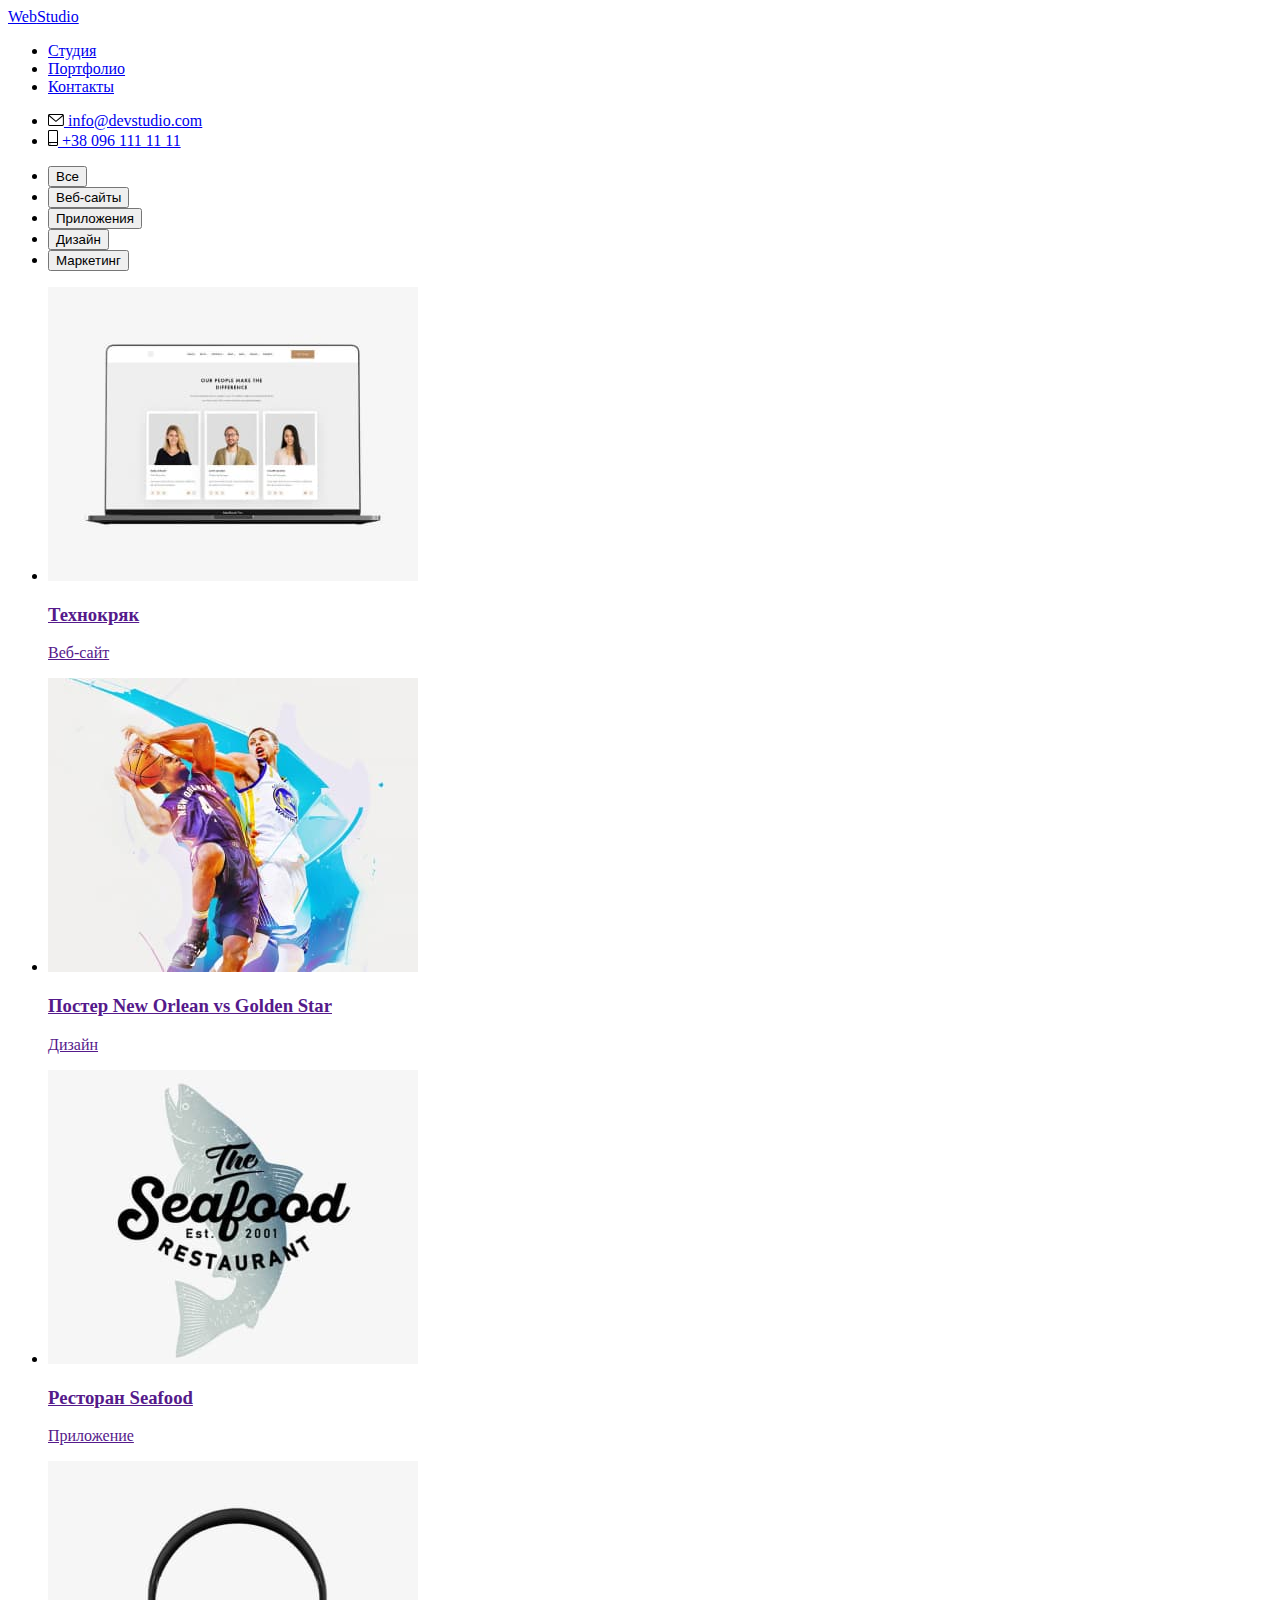
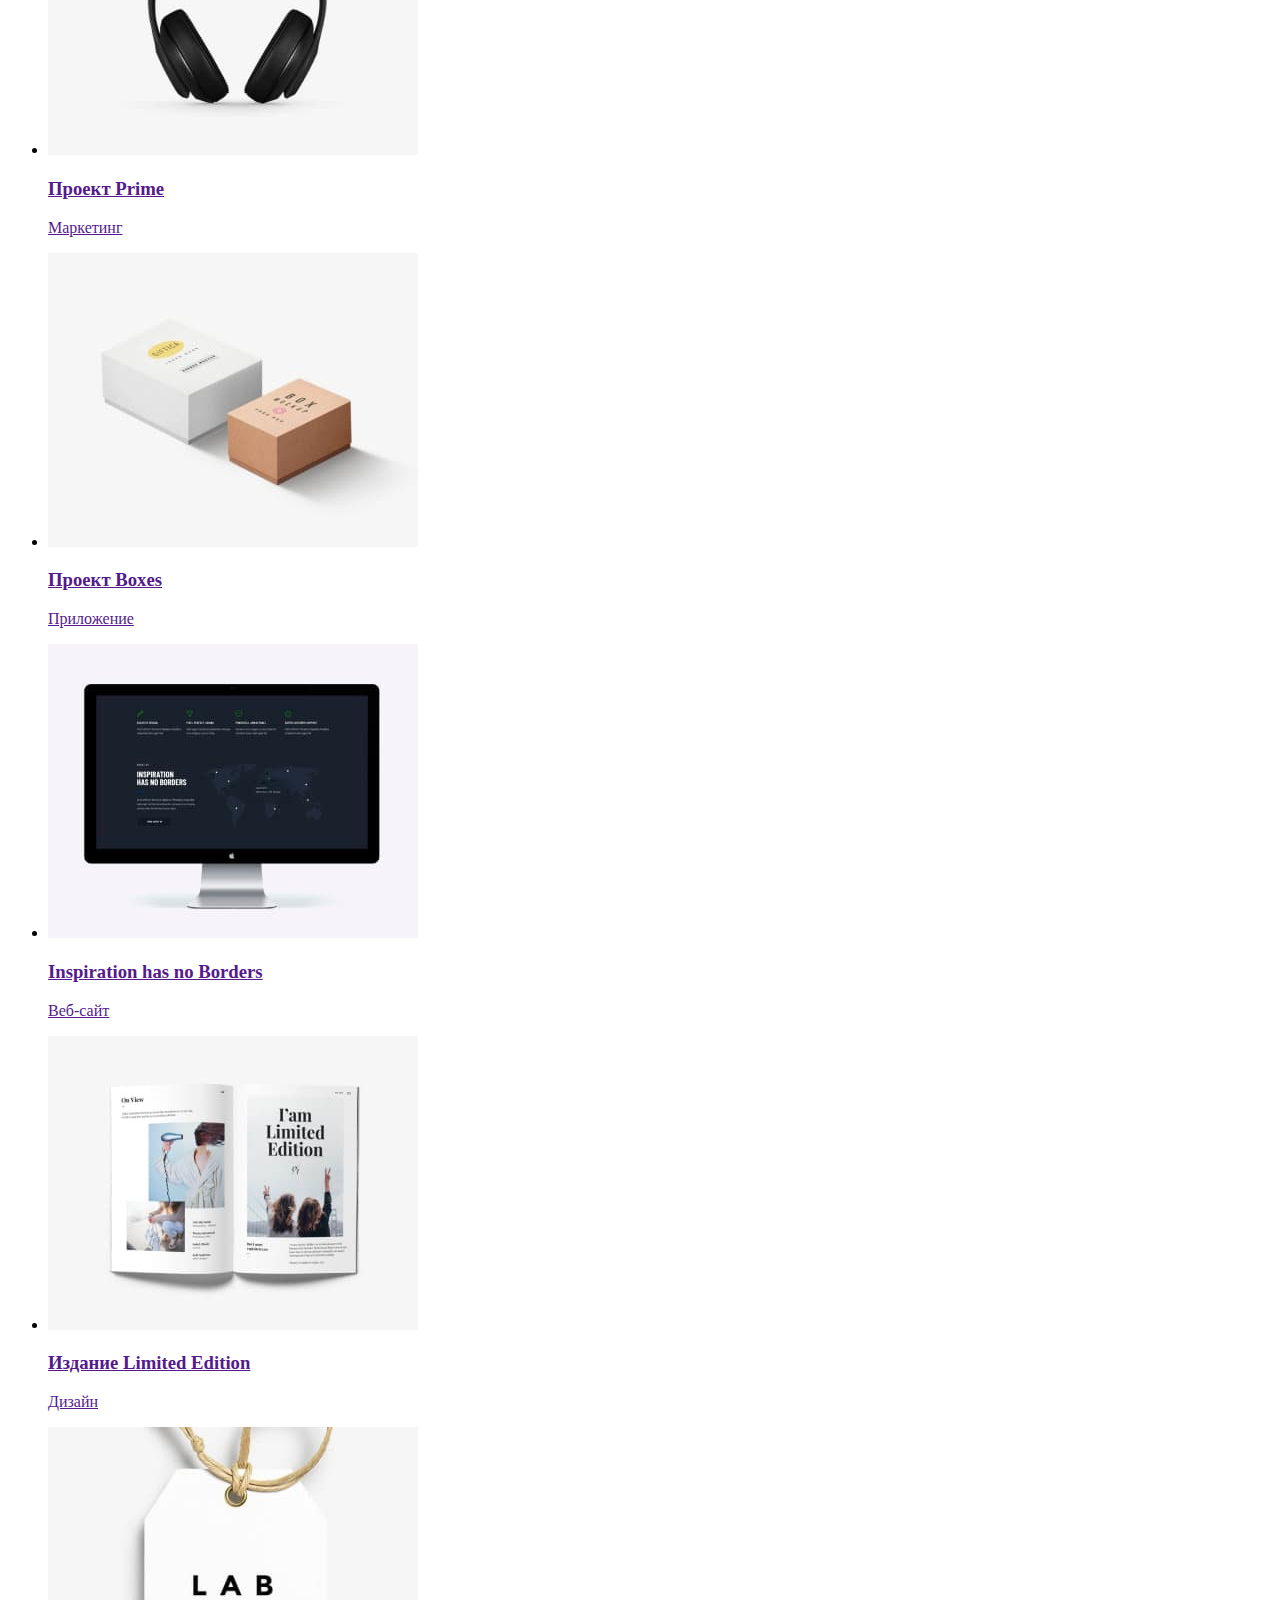
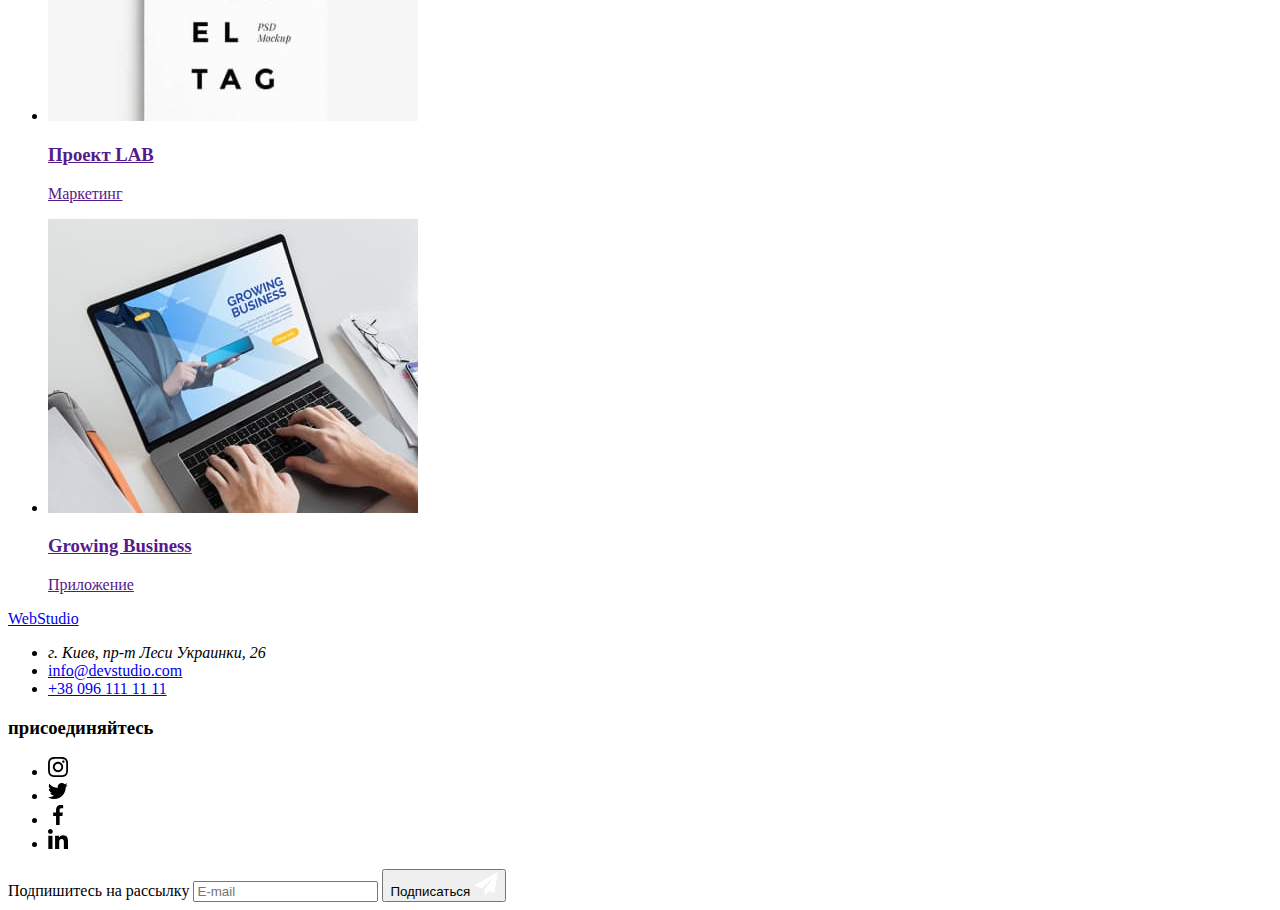
==== portfolio.html @ bf480f6b "Start" ====
<!DOCTYPE html>
<html lang="en">

<head>
    <meta charset="UTF-8">
    <meta http-equiv="X-UA-Compatible" content="IE=edge">
    <meta name="viewport" content="width=device-width, initial-scale=1.0">
    <link rel="preconnect" href="https://fonts.googleapis.com">
    <link rel="preconnect" href="https://fonts.gstatic.com" crossorigin>
    <link
        href="https://fonts.googleapis.com/css2?family=Raleway:wght@700&family=Roboto:wght@400;500;700;900&display=swap"
        rel="stylesheet">
    <title>portfolio</title>
    <link rel="stylesheet" href="https://cdnjs.cloudflare.com/ajax/libs/modern-normalize/1.1.0/modern-normalize.min.css"
        integrity="sha512-wpPYUAdjBVSE4KJnH1VR1HeZfpl1ub8YT/NKx4PuQ5NmX2tKuGu6U/JRp5y+Y8XG2tV+wKQpNHVUX03MfMFn9Q=="
        crossorigin="anonymous" referrerpolicy="no-referrer" />
    <link rel="stylesheet" href="./css/style.css">
</head>

<body>
    <header class="hero-heder">
        <div class="conteiner header list">
            <a href="./index.html" class="webstudio"><span class="web">Web</span>Studio</a>
            <nav>
                <ul class="nav-bar list">
                    <li class="nav-item"><a href="./index.html" class="nav-link">Студия</a></li>
                    <li class="nav-item"><a href="./portfolio.html" class="nav-link active-page">Портфолио</a></li>
                    <li class="nav-item"><a href="#" class="nav-link">Контакты</a></li>
                </ul>
            </nav>
            <ul class="contacts-bar list">
                <li class="contacts-item heder-img">
                    <a href="mailto:info@devstudio.com" class="contacts mailto">
                        <svg width=16px height=12px class="tel-mail">
                            <use href="./images/icons.svg#icon-mail-to"> </use>
                        </svg>
                        info@devstudio.com</a>
                </li>
                <li class="contacts-item heder-img">
                    <a href="tel:+380961111111" class="contacts tel">
                        <svg width=10px height=16px class="tel-mail">
                            <use href="./images/icons.svg#icon-tel"> </use>
                        </svg>
                        +38 096 111 11 11</a>
                </li>
            </ul>
        </div>
    </header>
    <main>
        <section class="portfolio-box">
            <div class="conteiner">
                <ul class="maine-buttom-box list">
                    <li class="maine-button-box"><button type="button" class="maine-button">Все</button>
                    </li>
                    <li class="maine-button-box"><button type="button" class="maine-button">Веб-сайты</button>
                    </li>
                    <li class="maine-button-box"><button type="button" class="maine-button">Приложения</button>
                    </li>
                    <li class="maine-button-box"><button type="button" class="maine-button">Дизайн</button>
                    </li>
                    <li class="maine-button-box"><button type="button" class="maine-button">Маркетинг</button>
                    </li>
                </ul>
                <ul class="cards-box list">
                    <li class="card-bg">
                        <a href="" class="card">
                            <div class="product">
                                <img src="./images/card-1.jpg" class="img-card" alt="Веб-сайт" width="370">
                            </div>
                            <div class="tablet-cards-box">
                                <h3 class="title-card">Технокряк</h3>
                                <p class="card-description list">Веб-сайт</p>
                            </div>
                        </a>
                    </li>
                    <li class="card-bg"><a href="" class="card">
                            <div class="product">
                                <img src="./images/card-2.jpg" class="img-card" alt="Веб-сайт" width="370">
                            </div>
                            <div class="tablet-cards-box">
                                <h3 class="title-card">Постер New Orlean vs Golden Star</h3>
                                <p class="card-description list">Дизайн</p>
                            </div>
                        </a>
                    </li>
                    <li class="card-bg"><a href="" class="card">
                            <div class="product">
                                <img src="./images/card-3.jpg" class="img-card" alt="Веб-сайт" width="370">
                            </div>
                            <div class="tablet-cards-box">
                                <h3 class="title-card">Ресторан Seafood</h3>
                                <p class="card-description list">Приложение</p>
                            </div>
                        </a>
                    </li>
                    <li class="card-bg"><a href="" class="card">
                            <div class="product">
                                <img src="./images/card-4.jpg" class="img-card" alt="Веб-сайт" width="370">
                            </div>
                            <div class="tablet-cards-box">
                                <h3 class="title-card">Проект Prime</h3>
                                <p class="card-description list">Маркетинг</p>
                            </div>
                        </a>
                    </li>
                    <li class="card-bg"><a href="" class="card">
                            <div class="product">
                                <img src="./images/card-5.jpg" class="img-card" alt="Веб-сайт" width="370">
                            </div>
                            <div class="tablet-cards-box">
                                <h3 class="title-card">Проект Boxes</h3>
                                <p class="card-description list">Приложение</p>
                            </div>
                        </a>
                    </li>
                    <li class="card-bg"><a href="" class="card">
                            <div class="product">
                                <img src="./images/card-6.jpg" class="img-card" alt="Веб-сайт" width="370">
                            </div>
                            <div class="tablet-cards-box">
                                <h3 class="title-card">Inspiration has no Borders</h3>
                                <p class="card-description list">Веб-сайт</p>
                            </div>
                        </a>
                    </li>
                    <li class="card-bg"><a href="" class="card">
                            <div class="product">
                                <img src="./images/card-7.jpg" class="img-card" alt="Веб-сайт" width="370">
                            </div>
                            <div class="tablet-cards-box">
                                <h3 class="title-card">Издание Limited Edition</h3>
                                <p class="card-description list">Дизайн</p>
                            </div>
                        </a>
                    </li>
                    <li class="card-bg"><a href="" class="card">
                            <div class="product">
                                <img src="./images/card-8.jpg" class="img-card" alt="Веб-сайт" width="370">
                            </div>
                            <div class="tablet-cards-box">
                                <h3 class="title-card">Проект LAB</h3>
                                <p class="card-description list">Маркетинг</p>
                            </div>
                        </a>
                    </li>
                    <li class="card-bg"><a href="" class="card">
                            <div class="product">
                                <img src="./images/card-9.jpg" class="img-card" alt="Веб-сайт" width="370">
                            </div>
                            <div class="tablet-cards-box">
                                <h3 class="title-card list">Growing Business</h3>
                                <p class="card-description list">Приложение</p>
                            </div>
                        </a>
                    </li>
                </ul>
            </div>
        </section>
    </main>
    <footer class="footer">
        <div class="footer-box">
            <div class="footer-box-one">
                <a href="./index.html" class="webstudio-footer"><span class="web">Web</span>Studio</a>
                <ul class="list">
                    <li class="footer-list">
                        <address class="address">г. Киев, пр-т Леси Украинки, 26</address>
                    </li>
                    <li class="footer-list">
                        <a href="mailto:info@devstudio.com" class="contacts-footer">info@devstudio.com</a>
                    </li>
                    <li class="footer-list">
                        <a href="tel:+380961111111" class="contacts-footer">+38 096 111 11 11</a>
                    </li>
                </ul>
            </div>
            <div class="footer-box-two">
                <h3 class="box-two-hero">присоединяйтесь</h3>
                <ul class="footer-social list">
                    <li class="footer-social-li">
                        <a href="" class="footer-social-a">
                            <svg width=20px height=20px>
                                <use href="./images/icons.svg#icon-instagram-1"></use>
                            </svg>
                        </a>
                    </li>
                    <li class="footer-social-li">
                        <a href="" class="footer-social-a">
                            <svg width=20px height=20px>
                                <use href="./images/icons.svg#icon-twitter-2"></use>
                            </svg>
                        </a>
                    </li>
                    <li class="footer-social-li">
                        <a href="" class="footer-social-a">
                            <svg width=20px height=20px>
                                <use href="./images/icons.svg#icon-facebook-3"></use>
                            </svg>
                        </a>
                    </li>
                    <li class="footer-social-li">
                        <a href="" class="footer-social-a">
                            <svg width=20px height=20px>
                                <use href="./images/icons.svg#icon-linkedin-4"></use>
                            </svg>
                        </a>
                    </li>
                </ul>
            </div>
            <div class="footer-box-three">
                <label class="label-e-mail">
                    <span class="label-title">Подпишитесь на рассылку</span>
                    <input type="email" placeholder="E-mail" class="e-mail">
                </label>
                <button class="bottom-three" type="button">
                    <span class="name-botton">Подписаться</span>
                    <svg width=24px height=24px>
                        <use href="./images/icons.svg#icon-send"></use>
                    </svg>
                </button>
            </div>
        </div>
    </footer>
</body>

</html>
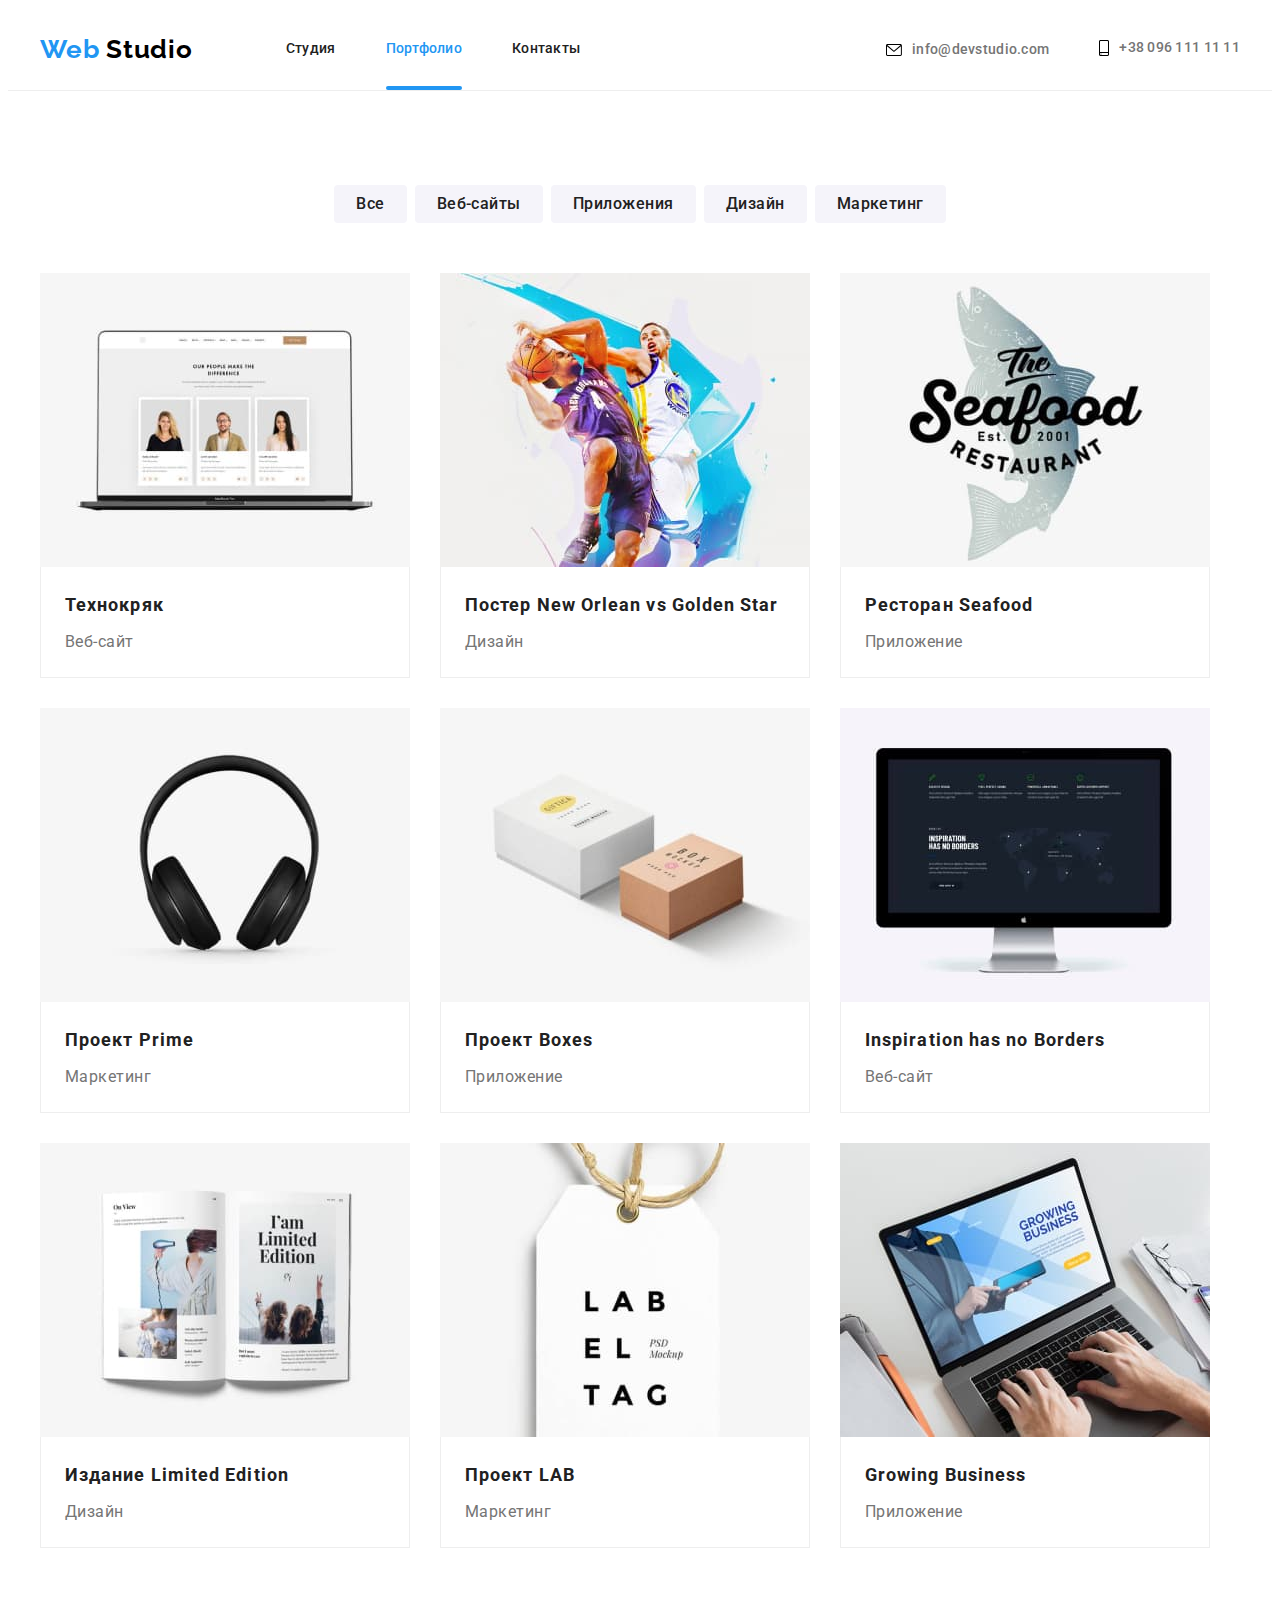
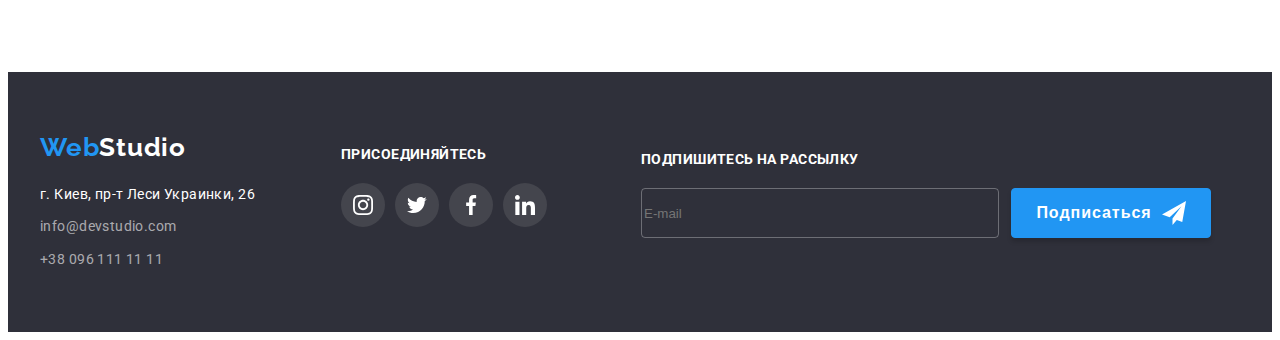
==== commit f5dbdd25: "Готово" ====
--- a/portfolio.html
+++ b/portfolio.html
@@ -14,142 +14,165 @@
     <link rel="stylesheet" href="https://cdnjs.cloudflare.com/ajax/libs/modern-normalize/1.1.0/modern-normalize.min.css"
         integrity="sha512-wpPYUAdjBVSE4KJnH1VR1HeZfpl1ub8YT/NKx4PuQ5NmX2tKuGu6U/JRp5y+Y8XG2tV+wKQpNHVUX03MfMFn9Q=="
         crossorigin="anonymous" referrerpolicy="no-referrer" />
-    <link rel="stylesheet" href="./css/style.css">
+    <link rel="stylesheet" href="./css/main.min.css">
 </head>
 
 <body>
-    <header class="hero-heder">
-        <div class="conteiner header list">
-            <a href="./index.html" class="webstudio"><span class="web">Web</span>Studio</a>
+    <header class="header">
+        <div class="conteiner header__conteiner">
+            <a href="./index.html" class="header__link-hero"><span class="header__span">Web</span> Studio</a>
             <nav>
-                <ul class="nav-bar list">
-                    <li class="nav-item"><a href="./index.html" class="nav-link">Студия</a></li>
-                    <li class="nav-item"><a href="./portfolio.html" class="nav-link active-page">Портфолио</a></li>
-                    <li class="nav-item"><a href="#" class="nav-link">Контакты</a></li>
+                <ul class="header__main">
+                    <li class="header__list">
+                        <a href="./index.html" class="header__link ">Студия</a>
+                    </li>
+                    <li class="header__list">
+                        <a href="./portfolio.html" class="header__link active-page">Портфолио</a>
+                    </li>
+                    <li class="header__list">
+                        <a href="" class="header__link">Контакты</a>
+                    </li>
                 </ul>
             </nav>
-            <ul class="contacts-bar list">
-                <li class="contacts-item heder-img">
-                    <a href="mailto:info@devstudio.com" class="contacts mailto">
-                        <svg width=16px height=12px class="tel-mail">
+            <ul class="header__contacts">
+                <li class="header__contacts-item">
+                    <a href="" class="header__contacts-link">
+                        <svg width=16px height=12px class="header__tel-mail">
                             <use href="./images/icons.svg#icon-mail-to"> </use>
                         </svg>
-                        info@devstudio.com</a>
+                        info@devstudio.com
+                    </a>
                 </li>
-                <li class="contacts-item heder-img">
-                    <a href="tel:+380961111111" class="contacts tel">
-                        <svg width=10px height=16px class="tel-mail">
+                <li class="header__contacts-item">
+                    <a href="" class="header__contacts-link">
+                        <svg width=10px height=16px class="header__tel-mail">
                             <use href="./images/icons.svg#icon-tel"> </use>
                         </svg>
-                        +38 096 111 11 11</a>
+                        +38 096 111 11 11
+                    </a>
                 </li>
             </ul>
         </div>
     </header>
+
     <main>
-        <section class="portfolio-box">
+        <section class="portfolio">
             <div class="conteiner">
-                <ul class="maine-buttom-box list">
-                    <li class="maine-button-box"><button type="button" class="maine-button">Все</button>
-                    </li>
-                    <li class="maine-button-box"><button type="button" class="maine-button">Веб-сайты</button>
-                    </li>
-                    <li class="maine-button-box"><button type="button" class="maine-button">Приложения</button>
-                    </li>
-                    <li class="maine-button-box"><button type="button" class="maine-button">Дизайн</button>
-                    </li>
-                    <li class="maine-button-box"><button type="button" class="maine-button">Маркетинг</button>
-                    </li>
-                </ul>
-                <ul class="cards-box list">
-                    <li class="card-bg">
-                        <a href="" class="card">
-                            <div class="product">
-                                <img src="./images/card-1.jpg" class="img-card" alt="Веб-сайт" width="370">
-                            </div>
-                            <div class="tablet-cards-box">
-                                <h3 class="title-card">Технокряк</h3>
-                                <p class="card-description list">Веб-сайт</p>
-                            </div>
-                        </a>
-                    </li>
-                    <li class="card-bg"><a href="" class="card">
-                            <div class="product">
-                                <img src="./images/card-2.jpg" class="img-card" alt="Веб-сайт" width="370">
-                            </div>
-                            <div class="tablet-cards-box">
-                                <h3 class="title-card">Постер New Orlean vs Golden Star</h3>
-                                <p class="card-description list">Дизайн</p>
-                            </div>
-                        </a>
-                    </li>
-                    <li class="card-bg"><a href="" class="card">
-                            <div class="product">
-                                <img src="./images/card-3.jpg" class="img-card" alt="Веб-сайт" width="370">
-                            </div>
-                            <div class="tablet-cards-box">
-                                <h3 class="title-card">Ресторан Seafood</h3>
-                                <p class="card-description list">Приложение</p>
-                            </div>
-                        </a>
-                    </li>
-                    <li class="card-bg"><a href="" class="card">
-                            <div class="product">
-                                <img src="./images/card-4.jpg" class="img-card" alt="Веб-сайт" width="370">
-                            </div>
-                            <div class="tablet-cards-box">
-                                <h3 class="title-card">Проект Prime</h3>
-                                <p class="card-description list">Маркетинг</p>
-                            </div>
-                        </a>
-                    </li>
-                    <li class="card-bg"><a href="" class="card">
-                            <div class="product">
-                                <img src="./images/card-5.jpg" class="img-card" alt="Веб-сайт" width="370">
-                            </div>
-                            <div class="tablet-cards-box">
-                                <h3 class="title-card">Проект Boxes</h3>
-                                <p class="card-description list">Приложение</p>
-                            </div>
-                        </a>
-                    </li>
-                    <li class="card-bg"><a href="" class="card">
-                            <div class="product">
-                                <img src="./images/card-6.jpg" class="img-card" alt="Веб-сайт" width="370">
-                            </div>
-                            <div class="tablet-cards-box">
-                                <h3 class="title-card">Inspiration has no Borders</h3>
-                                <p class="card-description list">Веб-сайт</p>
-                            </div>
-                        </a>
-                    </li>
-                    <li class="card-bg"><a href="" class="card">
-                            <div class="product">
-                                <img src="./images/card-7.jpg" class="img-card" alt="Веб-сайт" width="370">
-                            </div>
-                            <div class="tablet-cards-box">
-                                <h3 class="title-card">Издание Limited Edition</h3>
-                                <p class="card-description list">Дизайн</p>
-                            </div>
-                        </a>
-                    </li>
-                    <li class="card-bg"><a href="" class="card">
-                            <div class="product">
-                                <img src="./images/card-8.jpg" class="img-card" alt="Веб-сайт" width="370">
-                            </div>
-                            <div class="tablet-cards-box">
-                                <h3 class="title-card">Проект LAB</h3>
-                                <p class="card-description list">Маркетинг</p>
-                            </div>
-                        </a>
-                    </li>
-                    <li class="card-bg"><a href="" class="card">
-                            <div class="product">
-                                <img src="./images/card-9.jpg" class="img-card" alt="Веб-сайт" width="370">
-                            </div>
-                            <div class="tablet-cards-box">
-                                <h3 class="title-card list">Growing Business</h3>
-                                <p class="card-description list">Приложение</p>
+                <ul class="filling">
+                    <li class="filling__list">
+                        <button type="button" class="filling__button">Все</button>
+                    </li>
+                    <li class="filling__list">
+                        <button type="button" class="filling__button">Веб-сайты</button>
+                    </li>
+                    <li class="filling__list">
+                        <button type="button" class="filling__button">Приложения</button>
+                    </li>
+                    <li class="filling__list">
+                        <button type="button" class="filling__button">Дизайн</button>
+                    </li>
+                    <li class="filling__list">
+                        <button type="button" class="filling__button">Маркетинг</button>
+                    </li>
+                </ul>
+
+                <ul class="card">
+                    <li class="card__list">
+                        <a href="" class="card__link">
+                            <div class="card__product">
+                                <img src="./images/card-1.jpg" class="card__img" alt="Веб-сайт" width="370">
+                            </div>
+                            <div class="card__tablet">
+                                <h3 class="card__title">Технокряк</h3>
+                                <p class="card__description">Веб-сайт</p>
+                            </div>
+                        </a>
+                    </li>
+                    <li class="card__list">
+                        <a href="" class="card__link">
+                            <div class="card__product">
+                                <img src="./images/card-2.jpg" class="card__img" alt="Веб-сайт" width="370">
+                            </div>
+                            <div class="card__tablet">
+                                <h3 class="card__title">Постер New Orlean vs Golden Star</h3>
+                                <p class="card__description">Дизайн</p>
+                            </div>
+                        </a>
+                    </li>
+                    <li class="card__list">
+                        <a href="" class="card__link">
+                            <div class="card__product">
+                                <img src="./images/card-3.jpg" class="card__img" alt="Веб-сайт" width="370">
+                            </div>
+                            <div class="card__tablet">
+                                <h3 class="card__title">Ресторан Seafood</h3>
+                                <p class="card__description">Приложение</p>
+                            </div>
+                        </a>
+                    </li>
+                    <li class="card__list">
+                        <a href="" class="card__link">
+                            <div class="card__product">
+                                <img src="./images/card-4.jpg" class="card__img" alt="Веб-сайт" width="370">
+                            </div>
+                            <div class="card__tablet">
+                                <h3 class="card__title">Проект Prime</h3>
+                                <p class="card__description">Маркетинг</p>
+                            </div>
+                        </a>
+                    </li>
+                    <li class="card__list">
+                        <a href="" class="card__link">
+                            <div class="card__product">
+                                <img src="./images/card-5.jpg" class="card__img" alt="Веб-сайт" width="370">
+                            </div>
+                            <div class="card__tablet">
+                                <h3 class="card__title">Проект Boxes</h3>
+                                <p class="card__description">Приложение</p>
+                            </div>
+                        </a>
+                    </li>
+                    <li class="card__list">
+                        <a href="" class="card__link">
+                            <div class="card__product">
+                                <img src="./images/card-6.jpg" class="card__img" alt="Веб-сайт" width="370">
+                            </div>
+                            <div class="card__tablet">
+                                <h3 class="card__title">Inspiration has no Borders</h3>
+                                <p class="card__description">Веб-сайт</p>
+                            </div>
+                        </a>
+                    </li>
+                    <li class="card__list">
+                        <a href="" class="card__link">
+                            <div class="card__product">
+                                <img src="./images/card-7.jpg" class="card__img" alt="Веб-сайт" width="370">
+                            </div>
+                            <div class="card__tablet">
+                                <h3 class="card__title">Издание Limited Edition</h3>
+                                <p class="card__description">Дизайн</p>
+                            </div>
+                        </a>
+                    </li>
+                    <li class="card__list">
+                        <a href="" class="card__link">
+                            <div class="card__product">
+                                <img src="./images/card-8.jpg" class="card__img" alt="Веб-сайт" width="370">
+                            </div>
+                            <div class="card__tablet">
+                                <h3 class="card__title">Проект LAB</h3>
+                                <p class="card__description">Маркетинг</p>
+                            </div>
+                        </a>
+                    </li>
+                    <li class="card__list">
+                        <a href="" class="card__link">
+                            <div class="card__product">
+                                <img src="./images/card-9.jpg" class="card__img" alt="Веб-сайт" width="370">
+                            </div>
+                            <div class="card__tablet">
+                                <h3 class="card__title list">Growing Business</h3>
+                                <p class="card__description">Приложение</p>
                             </div>
                         </a>
                     </li>
@@ -157,48 +180,49 @@
             </div>
         </section>
     </main>
+
     <footer class="footer">
-        <div class="footer-box">
-            <div class="footer-box-one">
-                <a href="./index.html" class="webstudio-footer"><span class="web">Web</span>Studio</a>
-                <ul class="list">
-                    <li class="footer-list">
-                        <address class="address">г. Киев, пр-т Леси Украинки, 26</address>
-                    </li>
-                    <li class="footer-list">
-                        <a href="mailto:info@devstudio.com" class="contacts-footer">info@devstudio.com</a>
-                    </li>
-                    <li class="footer-list">
-                        <a href="tel:+380961111111" class="contacts-footer">+38 096 111 11 11</a>
-                    </li>
-                </ul>
-            </div>
-            <div class="footer-box-two">
-                <h3 class="box-two-hero">присоединяйтесь</h3>
-                <ul class="footer-social list">
-                    <li class="footer-social-li">
-                        <a href="" class="footer-social-a">
+        <div class="conteiner footer__box">
+            <div class="contacts">
+                <a href="./index.html" class="contacts__logo"><span class="contacts__web">Web</span>Studio</a>
+                <ul class="contacts__ul">
+                    <li class="contacts__li">
+                        <address class="contacts__address">г. Киев, пр-т Леси Украинки, 26</address>
+                    </li>
+                    <li class="contacts__li">
+                        <a href="mailto:info@devstudio.com" class="contacts__link">info@devstudio.com</a>
+                    </li>
+                    <li class="contacts__li">
+                        <a href="tel:+380961111111" class="contacts__link">+38 096 111 11 11</a>
+                    </li>
+                </ul>
+            </div>
+            <div class="social">
+                <h3 class="social__title">присоединяйтесь</h3>
+                <ul class="social__ul">
+                    <li class="social__li">
+                        <a href="" class="social__a">
                             <svg width=20px height=20px>
                                 <use href="./images/icons.svg#icon-instagram-1"></use>
                             </svg>
                         </a>
                     </li>
-                    <li class="footer-social-li">
-                        <a href="" class="footer-social-a">
+                    <li class="social__li">
+                        <a href="" class="social__a">
                             <svg width=20px height=20px>
                                 <use href="./images/icons.svg#icon-twitter-2"></use>
                             </svg>
                         </a>
                     </li>
-                    <li class="footer-social-li">
-                        <a href="" class="footer-social-a">
+                    <li class="social__li">
+                        <a href="" class="social__a">
                             <svg width=20px height=20px>
                                 <use href="./images/icons.svg#icon-facebook-3"></use>
                             </svg>
                         </a>
                     </li>
-                    <li class="footer-social-li">
-                        <a href="" class="footer-social-a">
+                    <li class="social__li">
+                        <a href="" class="social__a">
                             <svg width=20px height=20px>
                                 <use href="./images/icons.svg#icon-linkedin-4"></use>
                             </svg>
@@ -206,13 +230,13 @@
                     </li>
                 </ul>
             </div>
-            <div class="footer-box-three">
-                <label class="label-e-mail">
-                    <span class="label-title">Подпишитесь на рассылку</span>
-                    <input type="email" placeholder="E-mail" class="e-mail">
+            <div class="subscription">
+                <label class="subscription__label">
+                    <span class="subscription__title">Подпишитесь на рассылку</span>
+                    <input type="email" placeholder="E-mail" class="subscription__mail">
                 </label>
-                <button class="bottom-three" type="button">
-                    <span class="name-botton">Подписаться</span>
+                <button class="subscription__bottom" type="button">
+                    <span class="subscription__name">Подписаться</span>
                     <svg width=24px height=24px>
                         <use href="./images/icons.svg#icon-send"></use>
                     </svg>
--- a/css/main.min.css
+++ b/css/main.min.css
@@ -0,0 +1,2 @@
+:root{--them-color: #2196f3;--text-primary: #212121;--text-secondary: #ffffff;--text-secondary-lighter: #757575;--social-link-color: #afb1b8;--primary-font: "roboto";--secondary-font: "raleway";--time-cubic: cubic-bezier(0.4, 0, 0.2, 1)}body{font-family:var(--primary-font);background-color:#ffffff}.list{margin:0;padding:0;list-style:none}h1,h2,h3,h4,h5,h6,ul,li,p{margin:0;padding:0}ul,ol{list-style:none}a{text-decoration:none}address{font-style:normal}.conteiner{margin-left:auto;margin-right:auto;width:1200px;padding-left:15px;padding-right:15px}.header{-webkit-box-sizing:border-box;box-sizing:border-box;border-bottom:1px solid #eeeeee}.header__conteiner{display:-webkit-box;display:-webkit-flex;display:-ms-flexbox;display:flex;-webkit-box-align:center;-webkit-align-items:center;-ms-flex-align:center;align-items:center}.header__link-hero{margin-right:93px;color:#000000;font-family:var(--secondary-font);font-weight:700;font-size:26px;line-height:1.19;letter-spacing:0.03em}.header__span{color:var(--them-color)}.header__main{display:-webkit-box;display:-webkit-flex;display:-ms-flexbox;display:flex}.header__list{position:relative}.header__list:not(:last-child){margin-right:50px}.header__link{display:block;padding-top:32px;padding-bottom:32px;color:var(--text-primary);font-weight:500;font-size:14px;line-height:1.14;letter-spacing:0.02em;-webkit-transition:hover,focus,250ms var(--time-cubic);-o-transition:hover,focus,250ms var(--time-cubic);transition:hover,focus,250ms var(--time-cubic)}.header__link:hover,.header__link:focus{color:var(--them-color)}.active-page{color:var(--them-color)}.active-page::after{content:"";position:absolute;left:0;bottom:-1px;background-color:var(--them-color);width:100%;height:4px;-webkit-border-radius:2px;border-radius:2px}.header__contacts{display:-webkit-box;display:-webkit-flex;display:-ms-flexbox;display:flex;margin-left:auto;-webkit-box-align:baseline;-webkit-align-items:baseline;-ms-flex-align:baseline;align-items:baseline}.header__contacts-item+.header__contacts-item{margin-left:50px}.header__tel-mail{margin-right:10px}.header__mail svg,.header__tel svg{fill:var(--text-secondary-lighter)}.header__contacts-link:hover,.header__contacts-link:focus{color:var(--them-color);fill:var(--them-color)}.header__contacts-link{display:-webkit-box;display:-webkit-flex;display:-ms-flexbox;display:flex;-webkit-box-align:center;-webkit-align-items:center;-ms-flex-align:center;align-items:center;padding-top:32px;padding-bottom:32px;color:var(--text-secondary-lighter);font-weight:500;font-size:14px;line-height:1.14;letter-spacing:0.02em;-webkit-transition:hover,focus,250ms var(--time-cubic);-o-transition:hover,focus,250ms var(--time-cubic);transition:hover,focus,250ms var(--time-cubic)}.hero{background-image:-webkit-gradient(linear, left top, right top, from(rgba(0,0,0,0.4)), to(rgba(0,0,0,0.4))),url(../images/bg-img.jpg);background-image:-webkit-linear-gradient(left, rgba(0,0,0,0.4), rgba(0,0,0,0.4)),url(../images/bg-img.jpg);background-image:-o-linear-gradient(left, rgba(0,0,0,0.4), rgba(0,0,0,0.4)),url(../images/bg-img.jpg);background-image:linear-gradient(to right, rgba(0,0,0,0.4), rgba(0,0,0,0.4)),url(../images/bg-img.jpg);background-color:#2f303a;max-width:1600px;height:600px;background-repeat:no-repeat;background-position:center;-webkit-background-size:cover;background-size:cover;padding-top:200px;padding-bottom:200px;margin-left:auto;margin-right:auto;display:-webkit-box;display:-webkit-flex;display:-ms-flexbox;display:flex;-webkit-box-orient:vertical;-webkit-box-direction:normal;-webkit-flex-direction:column;-ms-flex-direction:column;flex-direction:column;-webkit-box-pack:center;-webkit-justify-content:center;-ms-flex-pack:center;justify-content:center;-webkit-box-align:center;-webkit-align-items:center;-ms-flex-align:center;align-items:center}.hero__title{margin-bottom:30px;color:var(--text-secondary);font-weight:900;font-size:44px;line-height:1.36;text-align:center;letter-spacing:0.06em;text-transform:uppercase;width:696px}.hero__button{padding:10px 32px 10px 32px;-webkit-border-radius:4px;border-radius:4px;border:var(--them-color);background-color:var(--them-color);color:var(--text-secondary);font-family:var(--primary-font);font-weight:700;font-size:16px;line-height:1.87;letter-spacing:0.06em;cursor:pointer}.backdrop{position:fixed;background-color:rgba(0,0,0,0.2);width:100%;height:200%;opacity:1;-webkit-transition:opacity,250ms var(--time-cubic),-webkit-transform;transition:opacity,250ms var(--time-cubic),-webkit-transform;-o-transition:opacity,transform,250ms var(--time-cubic);transition:opacity,transform,250ms var(--time-cubic);transition:opacity,transform,250ms var(--time-cubic),-webkit-transform;z-index:1}.modal{position:fixed;top:50%;left:50%;-webkit-transform:translate(-50%, -50%) scale(1);-ms-transform:translate(-50%, -50%) scale(1);transform:translate(-50%, -50%) scale(1);min-width:528px;min-height:581px;background-color:#ffffff;-webkit-box-shadow:0px 1px 3px rgba(0,0,0,0.12),0px 1px 1px rgba(0,0,0,0.14),0px 2px 1px rgba(0,0,0,0.2);box-shadow:0px 1px 3px rgba(0,0,0,0.12),0px 1px 1px rgba(0,0,0,0.14),0px 2px 1px rgba(0,0,0,0.2);-webkit-border-radius:4px;border-radius:4px;-webkit-transition:-webkit-transform 250ms var(--time-cubic);transition:-webkit-transform 250ms var(--time-cubic);-o-transition:transform 250ms var(--time-cubic);transition:transform 250ms var(--time-cubic);transition:transform 250ms var(--time-cubic), -webkit-transform 250ms var(--time-cubic);padding:40px}.modal-title{font-weight:700;font-size:20px;line-height:1.15;text-align:center;letter-spacing:0.03em;color:var(--text-primary);margin-bottom:12px}.form-lable{display:-webkit-box;display:-webkit-flex;display:-ms-flexbox;display:flex;-webkit-box-orient:vertical;-webkit-box-direction:normal;-webkit-flex-direction:column;-ms-flex-direction:column;flex-direction:column;-webkit-box-align:center;-webkit-align-items:center;-ms-flex-align:center;align-items:center}.label-hero{display:-webkit-box;display:-webkit-flex;display:-ms-flexbox;display:flex;-webkit-box-orient:vertical;-webkit-box-direction:normal;-webkit-flex-direction:column;-ms-flex-direction:column;flex-direction:column;position:relative}.label-hero input{width:448px;height:40px;border:1px solid rgba(33,33,33,0.2);-webkit-box-sizing:border-box;box-sizing:border-box;-webkit-border-radius:4px;border-radius:4px;outline:none;margin-top:4px;margin-bottom:10px;padding-left:35px;padding-right:12px}.title-lable{font-size:12px;line-height:1.16;letter-spacing:0.01em;color:var(--text-secondary-lighter)}.name-icon{position:absolute;top:29px;left:10px;-webkit-transition:fill 250ms var(--time-cubic);-o-transition:fill 250ms var(--time-cubic);transition:fill 250ms var(--time-cubic)}.hero-input:focus,.textarea:focus{border-color:var(--them-color)}.hero-input{-webkit-transition:border 250ms var(--time-cubic);-o-transition:border 250ms var(--time-cubic);transition:border 250ms var(--time-cubic)}.hero-input:focus+svg{fill:var(--them-color)}.confirmation{display:-webkit-box;display:-webkit-flex;display:-ms-flexbox;display:flex;-webkit-box-pack:center;-webkit-justify-content:center;-ms-flex-pack:center;justify-content:center;-webkit-box-align:center;-webkit-align-items:center;-ms-flex-align:center;align-items:center;cursor:pointer;font-size:14px;line-height:1.71;letter-spacing:0.03em;color:var(--text-secondary-lighter);margin-top:20px;margin-bottom:30px}.confirmation::before{margin-right:8px;content:"";background-image:url(../images/icon.svg);display:block;width:16px;height:15px;-webkit-transition:background-image 250ms var(--time-cubic);-o-transition:background-image 250ms var(--time-cubic);transition:background-image 250ms var(--time-cubic)}.i-confirmation{position:absolute;width:1px;height:1px;margin:-1px;border:0px;padding:0px;clip:rect(0 0 0 0);overflow:hidden}.i-confirmation:checked+.confirmation::before{background-image:url(../images/icon-check.svg)}.a-confirmation{color:var(--them-color);-webkit-text-decoration-line:underline;text-decoration-line:underline}.textarea{font-family:inherit;-webkit-box-sizing:border-box;box-sizing:border-box;width:448px;height:120px;padding:12px 16px;resize:none;outline:none;color:var(--text-secondary-lighter);border:1px solid rgba(33,33,33,0.2);margin-top:4px}.textarea::-webkit-input-placeholder{color:rgba(117,117,117,0.5)}.textarea:-ms-input-placeholder{color:rgba(117,117,117,0.5)}.textarea::-ms-input-placeholder{color:rgba(117,117,117,0.5)}.textarea::placeholder{color:rgba(117,117,117,0.5)}.send{display:-webkit-box;display:-webkit-flex;display:-ms-flexbox;display:flex;-webkit-box-align:center;-webkit-align-items:center;-ms-flex-align:center;align-items:center;-webkit-box-pack:center;-webkit-justify-content:center;-ms-flex-pack:center;justify-content:center;font-weight:700;font-size:16px;line-height:1.87;letter-spacing:0.06em;color:var(--text-secondary);background-color:var(--them-color);-webkit-box-shadow:0px 4px 4px rgba(0,0,0,0.15);box-shadow:0px 4px 4px rgba(0,0,0,0.15);border:1px solid var(--them-color);-webkit-border-radius:4px;border-radius:4px;cursor:pointer;width:200px;height:50px}.backdrop.is-hidden .modal{-webkit-transform:translate(-50%, -50%) scale(1.1);-ms-transform:translate(-50%, -50%) scale(1.1);transform:translate(-50%, -50%) scale(1.1)}.backdrop.is-hidden{opacity:0;visibility:hidden;pointer-events:none}.cloused svg{color:#000000}.cloused:hover svg{fill:var(--them-color)}.cloused{-webkit-border-radius:50%;border-radius:50%;border:1px solid rgba(0,0,0,0.1);-webkit-box-sizing:border-box;box-sizing:border-box;background-color:var(--text-secondary);width:30px;height:30px;position:absolute;top:8px;right:8px;display:-webkit-box;display:-webkit-flex;display:-ms-flexbox;display:flex;-webkit-box-pack:center;-webkit-justify-content:center;-ms-flex-pack:center;justify-content:center;-webkit-box-align:center;-webkit-align-items:center;-ms-flex-align:center;align-items:center;margin:0;padding:0;cursor:pointer;-webkit-transition:-webkit-transform 250ms var(--time-cubic);transition:-webkit-transform 250ms var(--time-cubic);-o-transition:transform 250ms var(--time-cubic);transition:transform 250ms var(--time-cubic);transition:transform 250ms var(--time-cubic), -webkit-transform 250ms var(--time-cubic)}.advantages{padding-top:94px;padding-bottom:94px}.advantages__ul{display:-webkit-box;display:-webkit-flex;display:-ms-flexbox;display:flex}.advantages__li{width:270px}.advantages__li+.advantages__li{margin-left:30px}.advantages__img-list{display:-webkit-box;display:-webkit-flex;display:-ms-flexbox;display:flex;-webkit-box-pack:center;-webkit-justify-content:center;-ms-flex-pack:center;justify-content:center;-webkit-box-align:center;-webkit-align-items:center;-ms-flex-align:center;align-items:center;width:270px;height:120px;background-color:#f5f4fa;margin-bottom:30px}.advantages__title{margin-bottom:10px;font-weight:700;font-size:14px;line-height:1.14;letter-spacing:0.03em;text-transform:uppercase;color:var(--text-primary)}.advantages__paragraph{font-weight:400;font-size:14px;line-height:1.71;letter-spacing:0.03em;color:var(--text-secondary-lighter)}.working{padding-bottom:94px}.working__title{margin-bottom:50px;color:var(--text-primary);font-weight:700;font-size:36px;line-height:1.16;text-align:center;letter-spacing:0.03em}.working__ul{display:-webkit-box;display:-webkit-flex;display:-ms-flexbox;display:flex;-webkit-box-pack:justify;-webkit-justify-content:space-between;-ms-flex-pack:justify;justify-content:space-between}.working__li{position:relative;overflow:hidden;width:370px;height:294px}.working__box{position:absolute;left:0;bottom:0;width:100%;height:70px;background-color:rgba(47,48,58,0.8)}.working__signature{position:absolute;top:50%;-webkit-transform:translate(0%, -50%);-ms-transform:translate(0%, -50%);transform:translate(0%, -50%);font-weight:700;font-size:14px;line-height:1.14;text-align:center;letter-spacing:0.03em;text-transform:uppercase;width:100%;color:var(--text-secondary)}.team{background-color:#f5f4fa;padding-top:94px;padding-bottom:94px}.team__title{margin-bottom:50px;color:var(--text-primary);font-weight:700;font-size:36px;line-height:1.16;text-align:center;letter-spacing:0.03em}.team__ul{display:-webkit-box;display:-webkit-flex;display:-ms-flexbox;display:flex;-webkit-box-pack:justify;-webkit-justify-content:space-between;-ms-flex-pack:justify;justify-content:space-between}.team__box{-webkit-box-sizing:border-box;box-sizing:border-box;background-color:var(--text-secondary);width:270px;height:428px;padding-bottom:30px;-webkit-border-radius:4px;border-radius:4px;-webkit-box-shadow:0px 4px 4px rgba(0,0,0,0.25);box-shadow:0px 4px 4px rgba(0,0,0,0.25)}.team__conteiner{padding-top:30px}.team__people{font-weight:500;font-size:16px;line-height:1.18;letter-spacing:0.03em;text-align:center;color:var(--text-primary)}.team__signature{margin-top:10px;margin-bottom:16px;font-weight:400;font-size:16px;line-height:1.18;letter-spacing:0.03em;text-align:center;color:var(--text-secondary-lighter)}.team__social-list{display:-webkit-box;display:-webkit-flex;display:-ms-flexbox;display:flex;-webkit-box-pack:center;-webkit-justify-content:center;-ms-flex-pack:center;justify-content:center}.team__social-li{display:-webkit-box;display:-webkit-flex;display:-ms-flexbox;display:flex;-webkit-box-pack:center;-webkit-justify-content:center;-ms-flex-pack:center;justify-content:center;-webkit-box-align:center;-webkit-align-items:center;-ms-flex-align:center;align-items:center;-webkit-border-radius:50%;border-radius:50%;-webkit-transition:hover,focus,250ms var(--time-cubic);-o-transition:hover,focus,250ms var(--time-cubic);transition:hover,focus,250ms var(--time-cubic)}.team__social-li+.team__social-li{margin-left:10px}.team__social-a{width:44px;height:44px;-webkit-border-radius:50%;border-radius:50%;display:-webkit-box;display:-webkit-flex;display:-ms-flexbox;display:flex;-webkit-box-pack:center;-webkit-justify-content:center;-ms-flex-pack:center;justify-content:center;-webkit-box-align:center;-webkit-align-items:center;-ms-flex-align:center;align-items:center;-webkit-transition:hover,focus,250ms var(--time-cubic);-o-transition:hover,focus,250ms var(--time-cubic);transition:hover,focus,250ms var(--time-cubic);fill:var(--social-link-color)}.team__social-li:hover{-webkit-border-radius:50%;border-radius:50%;background-color:var(--them-color)}.team__social-a:hover{fill:var(--text-secondary)}.team__social-a:focus{fill:var(--text-secondary);background-color:var(--them-color)}.customers{padding-top:94px;padding-bottom:94px}.customers__title{margin-bottom:50px;font-weight:700;font-size:36px;line-height:1.16;text-align:center;letter-spacing:0.03em;color:var(--text-primary)}.customers__box{display:-webkit-box;display:-webkit-flex;display:-ms-flexbox;display:flex}.customers__list{display:-webkit-box;display:-webkit-flex;display:-ms-flexbox;display:flex}.customers__list+.customers__list{margin-left:30px}.customers__link{border:1px solid var(--social-link-color);-webkit-border-radius:4px;border-radius:4px;width:170px;height:92px;display:-webkit-box;display:-webkit-flex;display:-ms-flexbox;display:flex;-webkit-box-pack:center;-webkit-justify-content:center;-ms-flex-pack:center;justify-content:center;-webkit-box-align:center;-webkit-align-items:center;-ms-flex-align:center;align-items:center;-webkit-transition:hover,focus,250ms var(--time-cubic);-o-transition:hover,focus,250ms var(--time-cubic);transition:hover,focus,250ms var(--time-cubic);fill:var(--social-link-color)}.customers__link:hover,.customers__link:focus{fill:var(--them-color);border-color:var(--them-color)}.portfolio{padding-top:94px;padding-bottom:94px}.filling{display:-webkit-box;display:-webkit-flex;display:-ms-flexbox;display:flex;-webkit-box-pack:center;-webkit-justify-content:center;-ms-flex-pack:center;justify-content:center;margin-bottom:50px}.filling__button{padding:6px 22px 6px 22px;-webkit-border-radius:4px;border-radius:4px;border:var(--them-color);font-family:var(--primary-font);font-weight:500;font-size:16px;line-height:1.62;text-align:center;letter-spacing:0.03em;background-color:#f5f4fa;color:var(--text-primary);cursor:pointer;border:unset;-webkit-transition:hover,focus,250ms var(--time-cubic);-o-transition:hover,focus,250ms var(--time-cubic);transition:hover,focus,250ms var(--time-cubic)}.filling__list+.filling__list{margin-left:8px}.filling__button:hover,.filling__button:focus{color:#ffffff;background-color:var(--them-color);-webkit-box-shadow:0px 3px 1px rgba(0,0,0,0.1),0px 1px 2px rgba(0,0,0,0.08),0px 2px 2px rgba(0,0,0,0.12);box-shadow:0px 3px 1px rgba(0,0,0,0.1),0px 1px 2px rgba(0,0,0,0.08),0px 2px 2px rgba(0,0,0,0.12)}.card{display:-webkit-box;display:-webkit-flex;display:-ms-flexbox;display:flex;-webkit-flex-wrap:wrap;-ms-flex-wrap:wrap;flex-wrap:wrap}.card__list{width:370px;margin-bottom:30px;margin-right:30px}.card__list:nth-child(3n+3){margin-right:0}.card__list .card__link:hover{display:block;-webkit-border-radius:4px;border-radius:4px;-webkit-box-shadow:0px 4px 4px rgba(0,0,0,0.25);box-shadow:0px 4px 4px rgba(0,0,0,0.25)}.card__product{position:relative;overflow:hidden}.card__img{display:block}.card__tablet{-webkit-box-sizing:border-box;box-sizing:border-box;border-left:1px solid #eeeeee;border-right:1px solid #eeeeee;border-bottom:1px solid #eeeeee;padding:20px 24px}.card__title{margin-bottom:4px;font-weight:700;font-size:18px;line-height:2;letter-spacing:0.06em;color:var(--text-primary)}.card__description{font-size:16px;line-height:1.87;letter-spacing:0.03em;color:var(--text-secondary-lighter)}.card__link:hover .card__product::before{opacity:1;-webkit-transform:translateY(0);-ms-transform:translateY(0);transform:translateY(0)}.card__product::before{display:inline-block;content:"Технокряк это современная площадка распространения коронавируса Компании используют эту платформу для цифрового шпионажа и атак на защищённые сервера конкурентов.";position:absolute;top:0;left:0;width:100%;height:100%;padding:63px 24px;background-color:rgba(33,150,243,0.9);-webkit-transform:translateY(100%);-ms-transform:translateY(100%);transform:translateY(100%);-webkit-transition:-webkit-transform 250ms var(--time-cubic);transition:-webkit-transform 250ms var(--time-cubic);-o-transition:transform 250ms var(--time-cubic);transition:transform 250ms var(--time-cubic);transition:transform 250ms var(--time-cubic), -webkit-transform 250ms var(--time-cubic);font-size:18px;line-height:1.55;letter-spacing:0.03em;color:var(--text-secondary)}.footer{background-color:#2f303a}.footer__box{display:-webkit-box;display:-webkit-flex;display:-ms-flexbox;display:flex}.contacts{width:231px;padding-top:60px;padding-bottom:60px}.contacts__logo{display:block;margin-bottom:20px;color:var(--text-secondary);font-family:var(--secondary-font);font-weight:700;font-size:26px;line-height:1.19;letter-spacing:0.03em}.contacts__web{color:var(--them-color)}.contacts__li+.contacts__li{margin-top:9px}.contacts__address{font-size:14px;line-height:1.71;letter-spacing:0.03em;color:var(--text-secondary)}.contacts__link{font-size:14px;line-height:1.71;letter-spacing:0.03em;color:rgba(255,255,255,0.6)}.social{width:206px;margin-left:70px;padding-top:75px;padding-bottom:97px}.social__title{font-weight:700;font-size:14px;line-height:1.14;letter-spacing:0.03em;text-transform:uppercase;color:var(--text-secondary)}.social__ul{display:-webkit-box;display:-webkit-flex;display:-ms-flexbox;display:flex}.social__li{width:44px;height:44px;-webkit-border-radius:50%;border-radius:50%;background:rgba(255,255,250,0.1);margin-top:20px}.social__li+.social__li{margin-left:10px}.social__a{display:-webkit-box;display:-webkit-flex;display:-ms-flexbox;display:flex;-webkit-box-pack:center;-webkit-justify-content:center;-ms-flex-pack:center;justify-content:center;-webkit-box-align:center;-webkit-align-items:center;-ms-flex-align:center;align-items:center;fill:var(--text-secondary);width:44px;height:44px;-webkit-border-radius:50%;border-radius:50%;-webkit-transition:hover,focus,250ms var(--time-cubic);-o-transition:hover,focus,250ms var(--time-cubic);transition:hover,focus,250ms var(--time-cubic)}.social__a:hover,.social__a:focus{background-color:var(--them-color)}.subscription{position:relative;display:-webkit-box;display:-webkit-flex;display:-ms-flexbox;display:flex;-webkit-box-align:end;-webkit-align-items:flex-end;-ms-flex-align:end;align-items:flex-end;width:570px;padding-top:72px;padding-bottom:94px;margin-left:94px}.subscription__label{display:-webkit-box;display:-webkit-flex;display:-ms-flexbox;display:flex;-webkit-box-orient:vertical;-webkit-box-direction:normal;-webkit-flex-direction:column;-ms-flex-direction:column;flex-direction:column;width:358px;margin:0;padding:0}.subscription__title{font-weight:700;font-size:14px;line-height:1.14;letter-spacing:0.03em;text-transform:uppercase;color:var(--text-secondary)}.subscription__mail{width:358px;height:50px;background-color:inherit;border:1px solid rgba(255,255,255,0.3);-webkit-border-radius:4px;border-radius:4px;-webkit-box-sizing:border-box;box-sizing:border-box;margin-top:20px;outline:none;color:#ffffff;-webkit-transition:focus,250ms var(--time-cubic);-o-transition:focus,250ms var(--time-cubic);transition:focus,250ms var(--time-cubic)}.subscription__bottom{margin-left:12px;display:-webkit-box;display:-webkit-flex;display:-ms-flexbox;display:flex;-webkit-box-pack:center;-webkit-justify-content:center;-ms-flex-pack:center;justify-content:center;-webkit-box-align:center;-webkit-align-items:center;-ms-flex-align:center;align-items:center;width:200px;height:50px;background-color:var(--them-color);border:1px solid var(--them-color);-webkit-box-shadow:0px 4px 4px rgba(0,0,0,0.15);box-shadow:0px 4px 4px rgba(0,0,0,0.15);-webkit-border-radius:4px;border-radius:4px;cursor:pointer}.subscription__name{font-weight:700;font-size:16px;line-height:1.87;display:-webkit-box;display:-webkit-flex;display:-ms-flexbox;display:flex;-webkit-box-align:center;-webkit-align-items:center;-ms-flex-align:center;align-items:center;text-align:center;letter-spacing:0.06em;color:var(--text-secondary);margin-right:10px}.subscription__mail:focus{border-color:var(--them-color)}
+/*# sourceMappingURL=main.min.css.map */